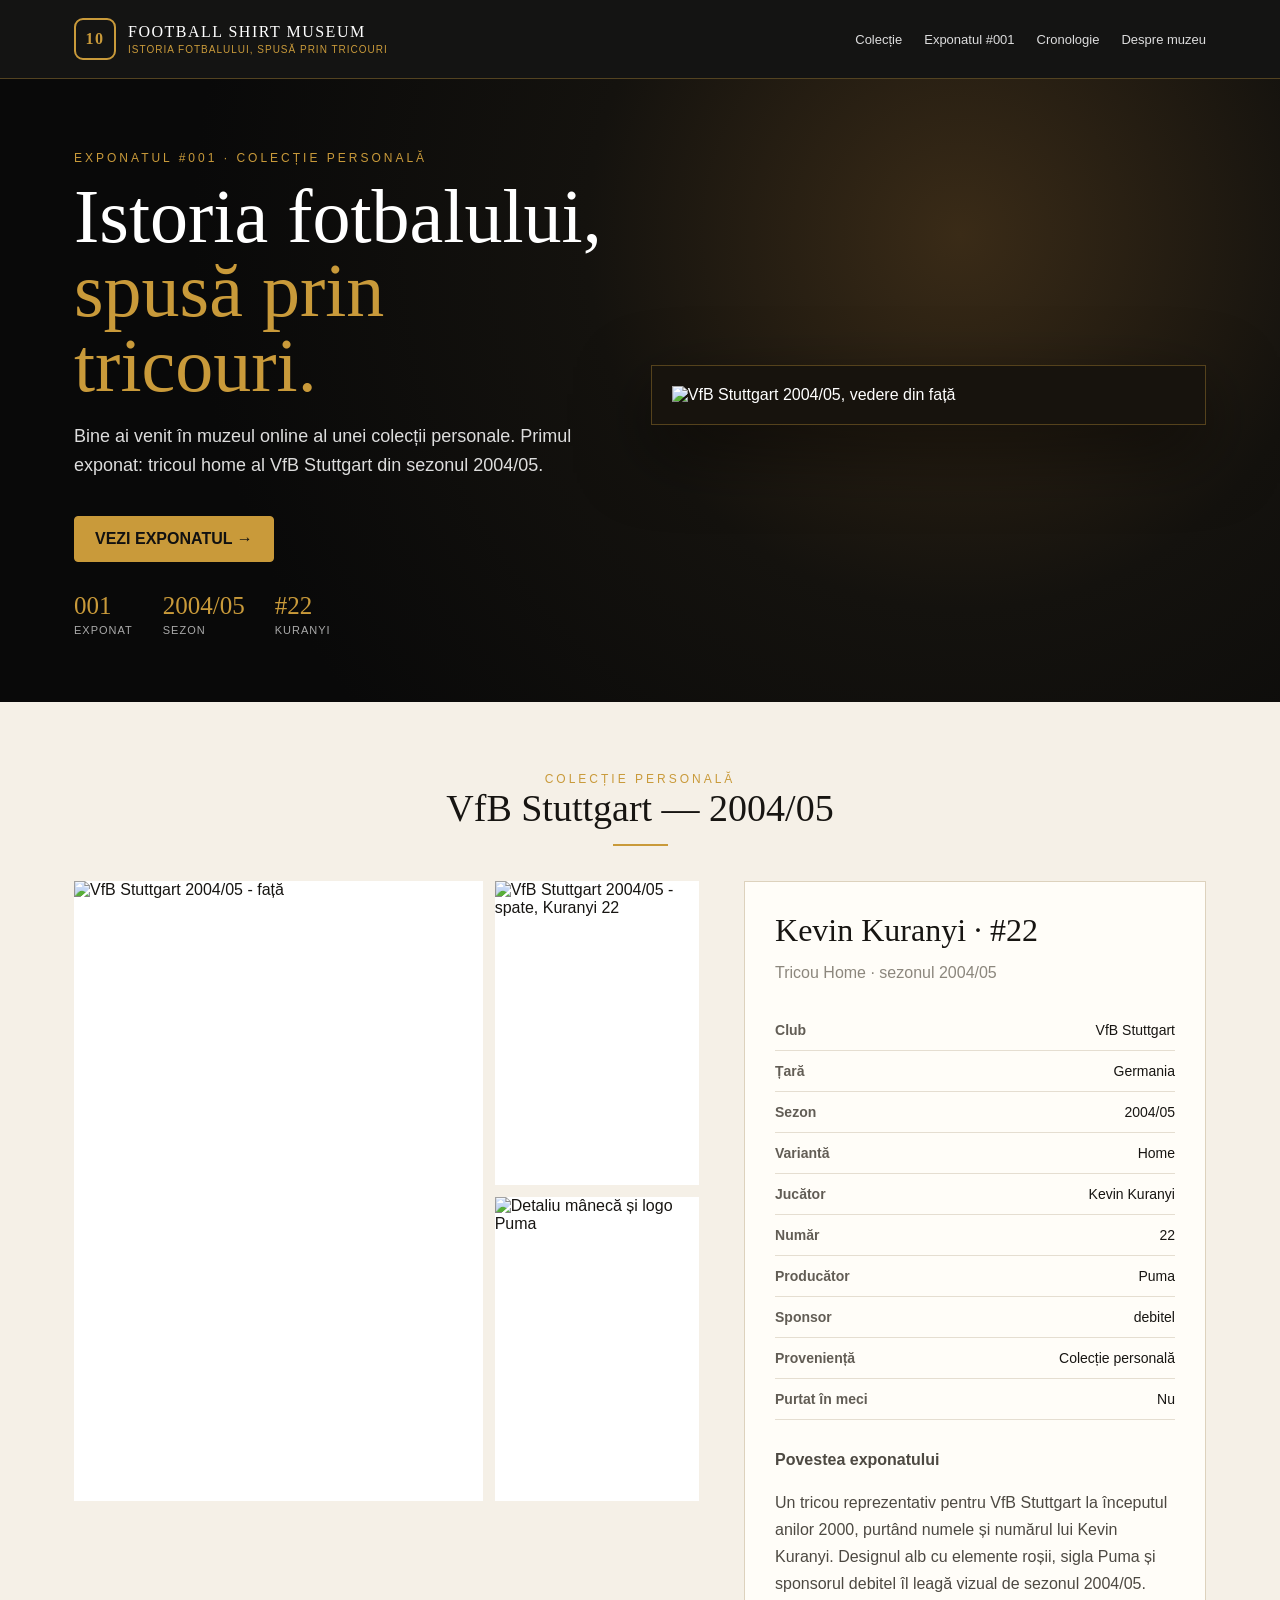
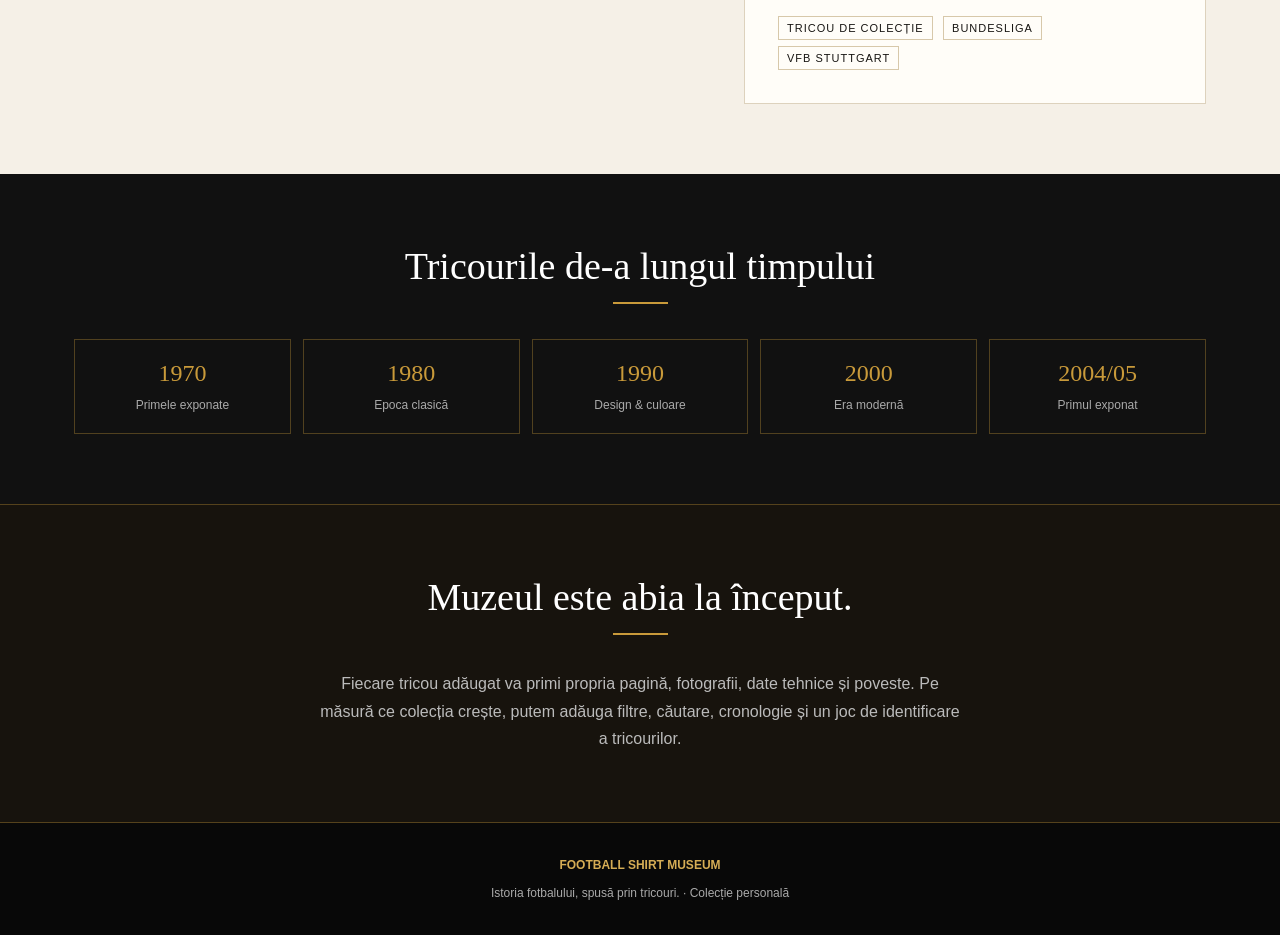
==== index.html @ 52ba49ea "Add files via upload" ====
<!doctype html>
<html lang="ro">
<head>
  <meta charset="utf-8">
  <meta name="viewport" content="width=device-width, initial-scale=1">
  <title>Football Shirt Museum — VfB Stuttgart 2004/05</title>
  <meta name="description" content="Muzeu online de tricouri de fotbal. Primul exponat: VfB Stuttgart 2004/05, Kevin Kuranyi #22.">
  <style>
    :root{
      --black:#0b0b0b; --cream:#f5f0e7; --gold:#c99a3a;
      --red:#b51f32; --muted:#8c877d; --white:#fffdf8;
      --line:rgba(201,154,58,.35);
    }
    *{box-sizing:border-box}
    html{scroll-behavior:smooth}
    body{margin:0;background:var(--cream);color:#171512;font-family:Inter,Arial,sans-serif}
    a{text-decoration:none;color:inherit}
    .nav{position:sticky;top:0;z-index:10;background:rgba(11,11,11,.96);color:white;border-bottom:1px solid var(--line)}
    .nav-inner{max-width:1180px;margin:auto;padding:18px 24px;display:flex;align-items:center;justify-content:space-between;gap:20px}
    .brand{display:flex;align-items:center;gap:12px;font-family:Georgia,serif;letter-spacing:1.5px}
    .brand-mark{width:42px;height:42px;border:2px solid var(--gold);border-radius:9px;display:grid;place-items:center;color:var(--gold);font-weight:800}
    .brand small{display:block;color:var(--gold);font:10px Inter,Arial,sans-serif;letter-spacing:1px;margin-top:3px}
    .links{display:flex;gap:22px;font-size:13px;color:#ddd}
    .links a:hover{color:var(--gold)}
    .hero{background:radial-gradient(circle at 75% 25%,#3a2b17 0,#14120e 35%,#090909 72%);color:white}
    .hero-inner{max-width:1180px;margin:auto;padding:72px 24px 64px;display:grid;grid-template-columns:1fr 1.05fr;gap:48px;align-items:center}
    .eyebrow{color:var(--gold);font-size:12px;letter-spacing:3px;text-transform:uppercase}
    h1{font:clamp(42px,6vw,76px)/.98 Georgia,serif;margin:14px 0 20px}
    h1 span{color:var(--gold)}
    .lead{font-size:18px;line-height:1.6;color:#ddd;max-width:550px}
    .btn{display:inline-block;margin-top:18px;padding:13px 20px;border:1px solid var(--gold);border-radius:4px;color:#111;background:var(--gold);font-weight:700}
    .hero-photo{background:#17130d;padding:20px;border:1px solid var(--line);box-shadow:0 25px 70px #0008}
    .hero-photo img{width:100%;display:block;max-height:650px;object-fit:cover;object-position:center}
    .stats{display:flex;gap:30px;margin-top:30px;flex-wrap:wrap}
    .stats strong{display:block;color:var(--gold);font:25px Georgia,serif}
    .stats span{font-size:11px;color:#aaa;text-transform:uppercase;letter-spacing:1px}
    .section{max-width:1180px;margin:auto;padding:70px 24px}
    .section-title{text-align:center;font:38px Georgia,serif;margin:0 0 35px}
    .section-title:after{content:"";display:block;width:55px;height:2px;background:var(--gold);margin:14px auto}
    .exhibit{display:grid;grid-template-columns:1.15fr .85fr;gap:45px;align-items:start}
    .gallery{display:grid;grid-template-columns:2fr 1fr;gap:12px}
    .gallery img{width:100%;height:100%;object-fit:cover;display:block;background:white}
    .gallery .main{grid-row:span 2;min-height:620px}
    .gallery .side{min-height:300px}
    .facts{background:var(--white);padding:30px;border:1px solid #ddd2bd}
    .facts h2{font:32px Georgia,serif;margin-top:0}
    .subtitle{color:var(--muted);margin-top:-12px;margin-bottom:28px}
    .fact{display:flex;justify-content:space-between;gap:20px;padding:12px 0;border-bottom:1px solid #e5ded1;font-size:14px}
    .fact b{color:#625d55}
    .story{margin-top:26px;line-height:1.7;color:#4d4942}
    .tag{display:inline-block;border:1px solid #d7c8aa;padding:5px 8px;margin:3px;font-size:11px;text-transform:uppercase;letter-spacing:1px}
    .timeline{background:#111;color:white}
    .timeline .section-title{color:white}
    .years{display:grid;grid-template-columns:repeat(5,1fr);gap:12px}
    .year{border:1px solid var(--line);padding:20px;text-align:center}
    .year strong{display:block;color:var(--gold);font:24px Georgia,serif;margin-bottom:8px}
    .year span{color:#aaa;font-size:12px}
    .cta{background:#17130d;color:white;text-align:center;border-top:1px solid var(--line);border-bottom:1px solid var(--line)}
    footer{background:#080808;color:#aaa;padding:35px 24px;text-align:center;font-size:12px}
    @media(max-width:850px){
      .links{display:none}.hero-inner,.exhibit{grid-template-columns:1fr}
      .hero-inner{padding-top:45px}.gallery .main{min-height:0}.gallery .side{min-height:0}
      .years{grid-template-columns:repeat(2,1fr)}
    }
  </style>
</head>
<body>
<header class="nav">
  <div class="nav-inner">
    <a class="brand" href="#">
      <div class="brand-mark">10</div>
      <div>FOOTBALL SHIRT MUSEUM<small>ISTORIA FOTBALULUI, SPUSĂ PRIN TRICOURI</small></div>
    </a>
    <nav class="links">
      <a href="#colectie">Colecție</a>
      <a href="#exponat">Exponatul #001</a>
      <a href="#cronologie">Cronologie</a>
      <a href="#despre">Despre muzeu</a>
    </nav>
  </div>
</header>

<section class="hero">
  <div class="hero-inner">
    <div>
      <div class="eyebrow">Exponatul #001 · Colecție personală</div>
      <h1>Istoria fotbalului,<br><span>spusă prin tricouri.</span></h1>
      <p class="lead">Bine ai venit în muzeul online al unei colecții personale. Primul exponat: tricoul home al VfB Stuttgart din sezonul 2004/05.</p>
      <a class="btn" href="#exponat">VEZI EXPONATUL →</a>
      <div class="stats">
        <div><strong>001</strong><span>Exponat</span></div>
        <div><strong>2004/05</strong><span>Sezon</span></div>
        <div><strong>#22</strong><span>Kuranyi</span></div>
      </div>
    </div>
    <div class="hero-photo"><img src="images/stuttgart-front.jpg" alt="VfB Stuttgart 2004/05, vedere din față"></div>
  </div>
</section>

<section class="section" id="exponat">
  <div class="eyebrow" style="text-align:center">Colecție personală</div>
  <h2 class="section-title">VfB Stuttgart — 2004/05</h2>
  <div class="exhibit">
    <div class="gallery">
      <img class="main" src="images/stuttgart-front.jpg" alt="VfB Stuttgart 2004/05 - față">
      <img class="side" src="images/stuttgart-back.jpg" alt="VfB Stuttgart 2004/05 - spate, Kuranyi 22">
      <img class="side" src="images/stuttgart-detail.jpg" alt="Detaliu mânecă și logo Puma">
    </div>
    <article class="facts">
      <h2>Kevin Kuranyi · #22</h2>
      <div class="subtitle">Tricou Home · sezonul 2004/05</div>
      <div class="fact"><b>Club</b><span>VfB Stuttgart</span></div>
      <div class="fact"><b>Țară</b><span>Germania</span></div>
      <div class="fact"><b>Sezon</b><span>2004/05</span></div>
      <div class="fact"><b>Variantă</b><span>Home</span></div>
      <div class="fact"><b>Jucător</b><span>Kevin Kuranyi</span></div>
      <div class="fact"><b>Număr</b><span>22</span></div>
      <div class="fact"><b>Producător</b><span>Puma</span></div>
      <div class="fact"><b>Sponsor</b><span>debitel</span></div>
      <div class="fact"><b>Proveniență</b><span>Colecție personală</span></div>
      <div class="fact"><b>Purtat în meci</b><span>Nu</span></div>
      <div class="story">
        <strong>Povestea exponatului</strong>
        <p>Un tricou reprezentativ pentru VfB Stuttgart la începutul anilor 2000, purtând numele și numărul lui Kevin Kuranyi. Designul alb cu elemente roșii, sigla Puma și sponsorul debitel îl leagă vizual de sezonul 2004/05.</p>
      </div>
      <div>
        <span class="tag">Tricou de colecție</span>
        <span class="tag">Bundesliga</span>
        <span class="tag">VfB Stuttgart</span>
      </div>
    </article>
  </div>
</section>

<section class="timeline" id="cronologie">
  <div class="section">
    <h2 class="section-title">Tricourile de-a lungul timpului</h2>
    <div class="years">
      <div class="year"><strong>1970</strong><span>Primele exponate</span></div>
      <div class="year"><strong>1980</strong><span>Epoca clasică</span></div>
      <div class="year"><strong>1990</strong><span>Design & culoare</span></div>
      <div class="year"><strong>2000</strong><span>Era modernă</span></div>
      <div class="year"><strong>2004/05</strong><span>Primul exponat</span></div>
    </div>
  </div>
</section>

<section class="cta" id="despre">
  <div class="section">
    <h2 class="section-title" style="color:white">Muzeul este abia la început.</h2>
    <p style="max-width:650px;margin:auto;line-height:1.7;color:#bbb">Fiecare tricou adăugat va primi propria pagină, fotografii, date tehnice și poveste. Pe măsură ce colecția crește, putem adăuga filtre, căutare, cronologie și un joc de identificare a tricourilor.</p>
  </div>
</section>

<footer>
  <strong style="color:#d6ad55">FOOTBALL SHIRT MUSEUM</strong><br><br>
  Istoria fotbalului, spusă prin tricouri. · Colecție personală
</footer>
</body>
</html>
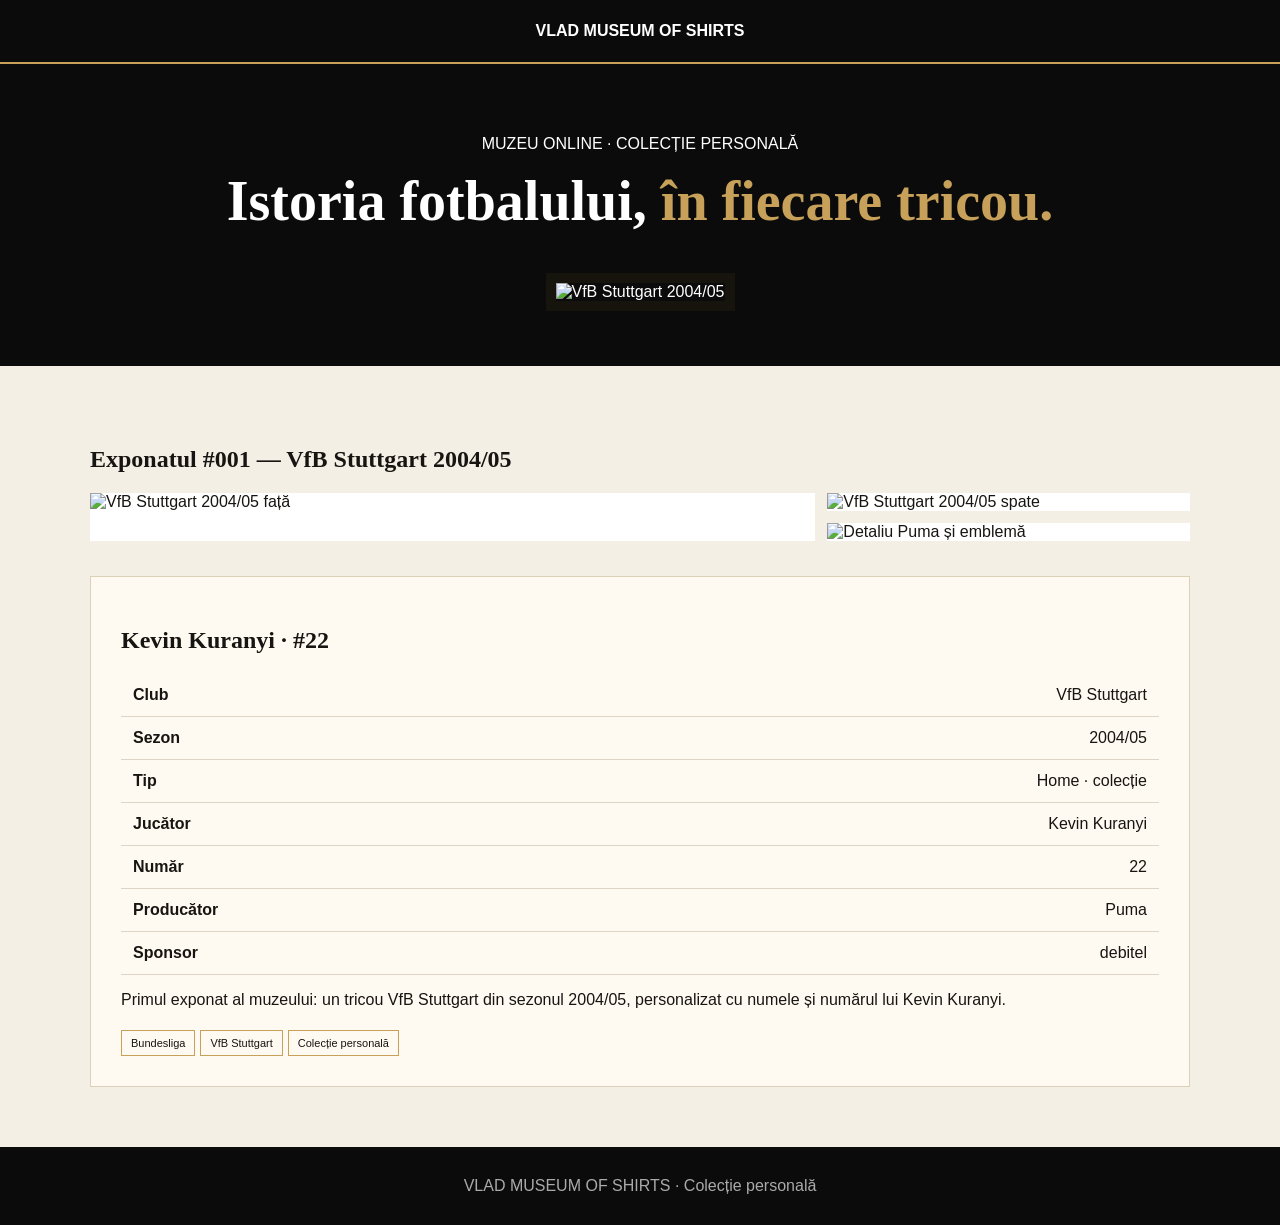
==== commit 3d066f98: "Add files via upload" ====
--- a/index.html
+++ b/index.html
@@ -1,160 +1,51 @@
 <!doctype html>
 <html lang="ro">
 <head>
-  <meta charset="utf-8">
-  <meta name="viewport" content="width=device-width, initial-scale=1">
-  <title>Football Shirt Museum — VfB Stuttgart 2004/05</title>
-  <meta name="description" content="Muzeu online de tricouri de fotbal. Primul exponat: VfB Stuttgart 2004/05, Kevin Kuranyi #22.">
-  <style>
-    :root{
-      --black:#0b0b0b; --cream:#f5f0e7; --gold:#c99a3a;
-      --red:#b51f32; --muted:#8c877d; --white:#fffdf8;
-      --line:rgba(201,154,58,.35);
-    }
-    *{box-sizing:border-box}
-    html{scroll-behavior:smooth}
-    body{margin:0;background:var(--cream);color:#171512;font-family:Inter,Arial,sans-serif}
-    a{text-decoration:none;color:inherit}
-    .nav{position:sticky;top:0;z-index:10;background:rgba(11,11,11,.96);color:white;border-bottom:1px solid var(--line)}
-    .nav-inner{max-width:1180px;margin:auto;padding:18px 24px;display:flex;align-items:center;justify-content:space-between;gap:20px}
-    .brand{display:flex;align-items:center;gap:12px;font-family:Georgia,serif;letter-spacing:1.5px}
-    .brand-mark{width:42px;height:42px;border:2px solid var(--gold);border-radius:9px;display:grid;place-items:center;color:var(--gold);font-weight:800}
-    .brand small{display:block;color:var(--gold);font:10px Inter,Arial,sans-serif;letter-spacing:1px;margin-top:3px}
-    .links{display:flex;gap:22px;font-size:13px;color:#ddd}
-    .links a:hover{color:var(--gold)}
-    .hero{background:radial-gradient(circle at 75% 25%,#3a2b17 0,#14120e 35%,#090909 72%);color:white}
-    .hero-inner{max-width:1180px;margin:auto;padding:72px 24px 64px;display:grid;grid-template-columns:1fr 1.05fr;gap:48px;align-items:center}
-    .eyebrow{color:var(--gold);font-size:12px;letter-spacing:3px;text-transform:uppercase}
-    h1{font:clamp(42px,6vw,76px)/.98 Georgia,serif;margin:14px 0 20px}
-    h1 span{color:var(--gold)}
-    .lead{font-size:18px;line-height:1.6;color:#ddd;max-width:550px}
-    .btn{display:inline-block;margin-top:18px;padding:13px 20px;border:1px solid var(--gold);border-radius:4px;color:#111;background:var(--gold);font-weight:700}
-    .hero-photo{background:#17130d;padding:20px;border:1px solid var(--line);box-shadow:0 25px 70px #0008}
-    .hero-photo img{width:100%;display:block;max-height:650px;object-fit:cover;object-position:center}
-    .stats{display:flex;gap:30px;margin-top:30px;flex-wrap:wrap}
-    .stats strong{display:block;color:var(--gold);font:25px Georgia,serif}
-    .stats span{font-size:11px;color:#aaa;text-transform:uppercase;letter-spacing:1px}
-    .section{max-width:1180px;margin:auto;padding:70px 24px}
-    .section-title{text-align:center;font:38px Georgia,serif;margin:0 0 35px}
-    .section-title:after{content:"";display:block;width:55px;height:2px;background:var(--gold);margin:14px auto}
-    .exhibit{display:grid;grid-template-columns:1.15fr .85fr;gap:45px;align-items:start}
-    .gallery{display:grid;grid-template-columns:2fr 1fr;gap:12px}
-    .gallery img{width:100%;height:100%;object-fit:cover;display:block;background:white}
-    .gallery .main{grid-row:span 2;min-height:620px}
-    .gallery .side{min-height:300px}
-    .facts{background:var(--white);padding:30px;border:1px solid #ddd2bd}
-    .facts h2{font:32px Georgia,serif;margin-top:0}
-    .subtitle{color:var(--muted);margin-top:-12px;margin-bottom:28px}
-    .fact{display:flex;justify-content:space-between;gap:20px;padding:12px 0;border-bottom:1px solid #e5ded1;font-size:14px}
-    .fact b{color:#625d55}
-    .story{margin-top:26px;line-height:1.7;color:#4d4942}
-    .tag{display:inline-block;border:1px solid #d7c8aa;padding:5px 8px;margin:3px;font-size:11px;text-transform:uppercase;letter-spacing:1px}
-    .timeline{background:#111;color:white}
-    .timeline .section-title{color:white}
-    .years{display:grid;grid-template-columns:repeat(5,1fr);gap:12px}
-    .year{border:1px solid var(--line);padding:20px;text-align:center}
-    .year strong{display:block;color:var(--gold);font:24px Georgia,serif;margin-bottom:8px}
-    .year span{color:#aaa;font-size:12px}
-    .cta{background:#17130d;color:white;text-align:center;border-top:1px solid var(--line);border-bottom:1px solid var(--line)}
-    footer{background:#080808;color:#aaa;padding:35px 24px;text-align:center;font-size:12px}
-    @media(max-width:850px){
-      .links{display:none}.hero-inner,.exhibit{grid-template-columns:1fr}
-      .hero-inner{padding-top:45px}.gallery .main{min-height:0}.gallery .side{min-height:0}
-      .years{grid-template-columns:repeat(2,1fr)}
-    }
-  </style>
+<meta charset="utf-8">
+<meta name="viewport" content="width=device-width,initial-scale=1">
+<title>Vlad Museum of Shirts</title>
+<style>
+body{margin:0;background:#f4efe5;color:#171512;font-family:Arial,sans-serif}
+header{background:#0b0b0b;color:#fff;padding:22px;text-align:center;border-bottom:2px solid #c7a15a}
+.hero{background:#0b0b0b;color:white;padding:55px 20px;text-align:center}
+h1,h2{font-family:Georgia,serif}.hero h1{font-size:56px;margin:10px}.hero span{color:#c7a15a}
+.hero img{width:min(600px,100%);margin-top:30px;border:10px solid #17130d}
+main{max-width:1100px;margin:auto;padding:60px 20px}
+.gallery{display:grid;grid-template-columns:2fr 1fr;gap:12px}.gallery img{width:100%;display:block;background:white}
+.main{grid-row:span 2}.card{background:#fffaf1;padding:30px;margin-top:35px;border:1px solid #ddd0b8}
+.fact{display:flex;justify-content:space-between;border-bottom:1px solid #ddd4c6;padding:12px;gap:20px}
+.tag{display:inline-block;margin:5px 5px 0 0;padding:6px 9px;border:1px solid #c7a15a;font-size:11px}
+footer{background:#0b0b0b;color:#aaa;text-align:center;padding:30px}
+@media(max-width:700px){.gallery{grid-template-columns:1fr}.main{grid-row:auto}.hero h1{font-size:40px}}
+</style>
 </head>
 <body>
-<header class="nav">
-  <div class="nav-inner">
-    <a class="brand" href="#">
-      <div class="brand-mark">10</div>
-      <div>FOOTBALL SHIRT MUSEUM<small>ISTORIA FOTBALULUI, SPUSĂ PRIN TRICOURI</small></div>
-    </a>
-    <nav class="links">
-      <a href="#colectie">Colecție</a>
-      <a href="#exponat">Exponatul #001</a>
-      <a href="#cronologie">Cronologie</a>
-      <a href="#despre">Despre muzeu</a>
-    </nav>
-  </div>
-</header>
-
+<header><strong>VLAD MUSEUM OF SHIRTS</strong></header>
 <section class="hero">
-  <div class="hero-inner">
-    <div>
-      <div class="eyebrow">Exponatul #001 · Colecție personală</div>
-      <h1>Istoria fotbalului,<br><span>spusă prin tricouri.</span></h1>
-      <p class="lead">Bine ai venit în muzeul online al unei colecții personale. Primul exponat: tricoul home al VfB Stuttgart din sezonul 2004/05.</p>
-      <a class="btn" href="#exponat">VEZI EXPONATUL →</a>
-      <div class="stats">
-        <div><strong>001</strong><span>Exponat</span></div>
-        <div><strong>2004/05</strong><span>Sezon</span></div>
-        <div><strong>#22</strong><span>Kuranyi</span></div>
-      </div>
-    </div>
-    <div class="hero-photo"><img src="images/stuttgart-front.jpg" alt="VfB Stuttgart 2004/05, vedere din față"></div>
-  </div>
+<p>MUZEU ONLINE · COLECȚIE PERSONALĂ</p>
+<h1>Istoria fotbalului, <span>în fiecare tricou.</span></h1>
+<img src="./images/stuttgart-front.jpeg" alt="VfB Stuttgart 2004/05">
 </section>
-
-<section class="section" id="exponat">
-  <div class="eyebrow" style="text-align:center">Colecție personală</div>
-  <h2 class="section-title">VfB Stuttgart — 2004/05</h2>
-  <div class="exhibit">
-    <div class="gallery">
-      <img class="main" src="images/stuttgart-front.jpg" alt="VfB Stuttgart 2004/05 - față">
-      <img class="side" src="images/stuttgart-back.jpg" alt="VfB Stuttgart 2004/05 - spate, Kuranyi 22">
-      <img class="side" src="images/stuttgart-detail.jpg" alt="Detaliu mânecă și logo Puma">
-    </div>
-    <article class="facts">
-      <h2>Kevin Kuranyi · #22</h2>
-      <div class="subtitle">Tricou Home · sezonul 2004/05</div>
-      <div class="fact"><b>Club</b><span>VfB Stuttgart</span></div>
-      <div class="fact"><b>Țară</b><span>Germania</span></div>
-      <div class="fact"><b>Sezon</b><span>2004/05</span></div>
-      <div class="fact"><b>Variantă</b><span>Home</span></div>
-      <div class="fact"><b>Jucător</b><span>Kevin Kuranyi</span></div>
-      <div class="fact"><b>Număr</b><span>22</span></div>
-      <div class="fact"><b>Producător</b><span>Puma</span></div>
-      <div class="fact"><b>Sponsor</b><span>debitel</span></div>
-      <div class="fact"><b>Proveniență</b><span>Colecție personală</span></div>
-      <div class="fact"><b>Purtat în meci</b><span>Nu</span></div>
-      <div class="story">
-        <strong>Povestea exponatului</strong>
-        <p>Un tricou reprezentativ pentru VfB Stuttgart la începutul anilor 2000, purtând numele și numărul lui Kevin Kuranyi. Designul alb cu elemente roșii, sigla Puma și sponsorul debitel îl leagă vizual de sezonul 2004/05.</p>
-      </div>
-      <div>
-        <span class="tag">Tricou de colecție</span>
-        <span class="tag">Bundesliga</span>
-        <span class="tag">VfB Stuttgart</span>
-      </div>
-    </article>
-  </div>
-</section>
-
-<section class="timeline" id="cronologie">
-  <div class="section">
-    <h2 class="section-title">Tricourile de-a lungul timpului</h2>
-    <div class="years">
-      <div class="year"><strong>1970</strong><span>Primele exponate</span></div>
-      <div class="year"><strong>1980</strong><span>Epoca clasică</span></div>
-      <div class="year"><strong>1990</strong><span>Design & culoare</span></div>
-      <div class="year"><strong>2000</strong><span>Era modernă</span></div>
-      <div class="year"><strong>2004/05</strong><span>Primul exponat</span></div>
-    </div>
-  </div>
-</section>
-
-<section class="cta" id="despre">
-  <div class="section">
-    <h2 class="section-title" style="color:white">Muzeul este abia la început.</h2>
-    <p style="max-width:650px;margin:auto;line-height:1.7;color:#bbb">Fiecare tricou adăugat va primi propria pagină, fotografii, date tehnice și poveste. Pe măsură ce colecția crește, putem adăuga filtre, căutare, cronologie și un joc de identificare a tricourilor.</p>
-  </div>
-</section>
-
-<footer>
-  <strong style="color:#d6ad55">FOOTBALL SHIRT MUSEUM</strong><br><br>
-  Istoria fotbalului, spusă prin tricouri. · Colecție personală
-</footer>
+<main>
+<h2>Exponatul #001 — VfB Stuttgart 2004/05</h2>
+<div class="gallery">
+<img class="main" src="./images/stuttgart-front.jpeg" alt="VfB Stuttgart 2004/05 față">
+<img src="./images/stuttgart-back.jpeg" alt="VfB Stuttgart 2004/05 spate">
+<img src="./images/stuttgart-detail.jpeg" alt="Detaliu Puma și emblemă">
+</div>
+<div class="card">
+<h2>Kevin Kuranyi · #22</h2>
+<div class="fact"><b>Club</b><span>VfB Stuttgart</span></div>
+<div class="fact"><b>Sezon</b><span>2004/05</span></div>
+<div class="fact"><b>Tip</b><span>Home · colecție</span></div>
+<div class="fact"><b>Jucător</b><span>Kevin Kuranyi</span></div>
+<div class="fact"><b>Număr</b><span>22</span></div>
+<div class="fact"><b>Producător</b><span>Puma</span></div>
+<div class="fact"><b>Sponsor</b><span>debitel</span></div>
+<p>Primul exponat al muzeului: un tricou VfB Stuttgart din sezonul 2004/05, personalizat cu numele și numărul lui Kevin Kuranyi.</p>
+<span class="tag">Bundesliga</span><span class="tag">VfB Stuttgart</span><span class="tag">Colecție personală</span>
+</div>
+</main>
+<footer>VLAD MUSEUM OF SHIRTS · Colecție personală</footer>
 </body>
 </html>
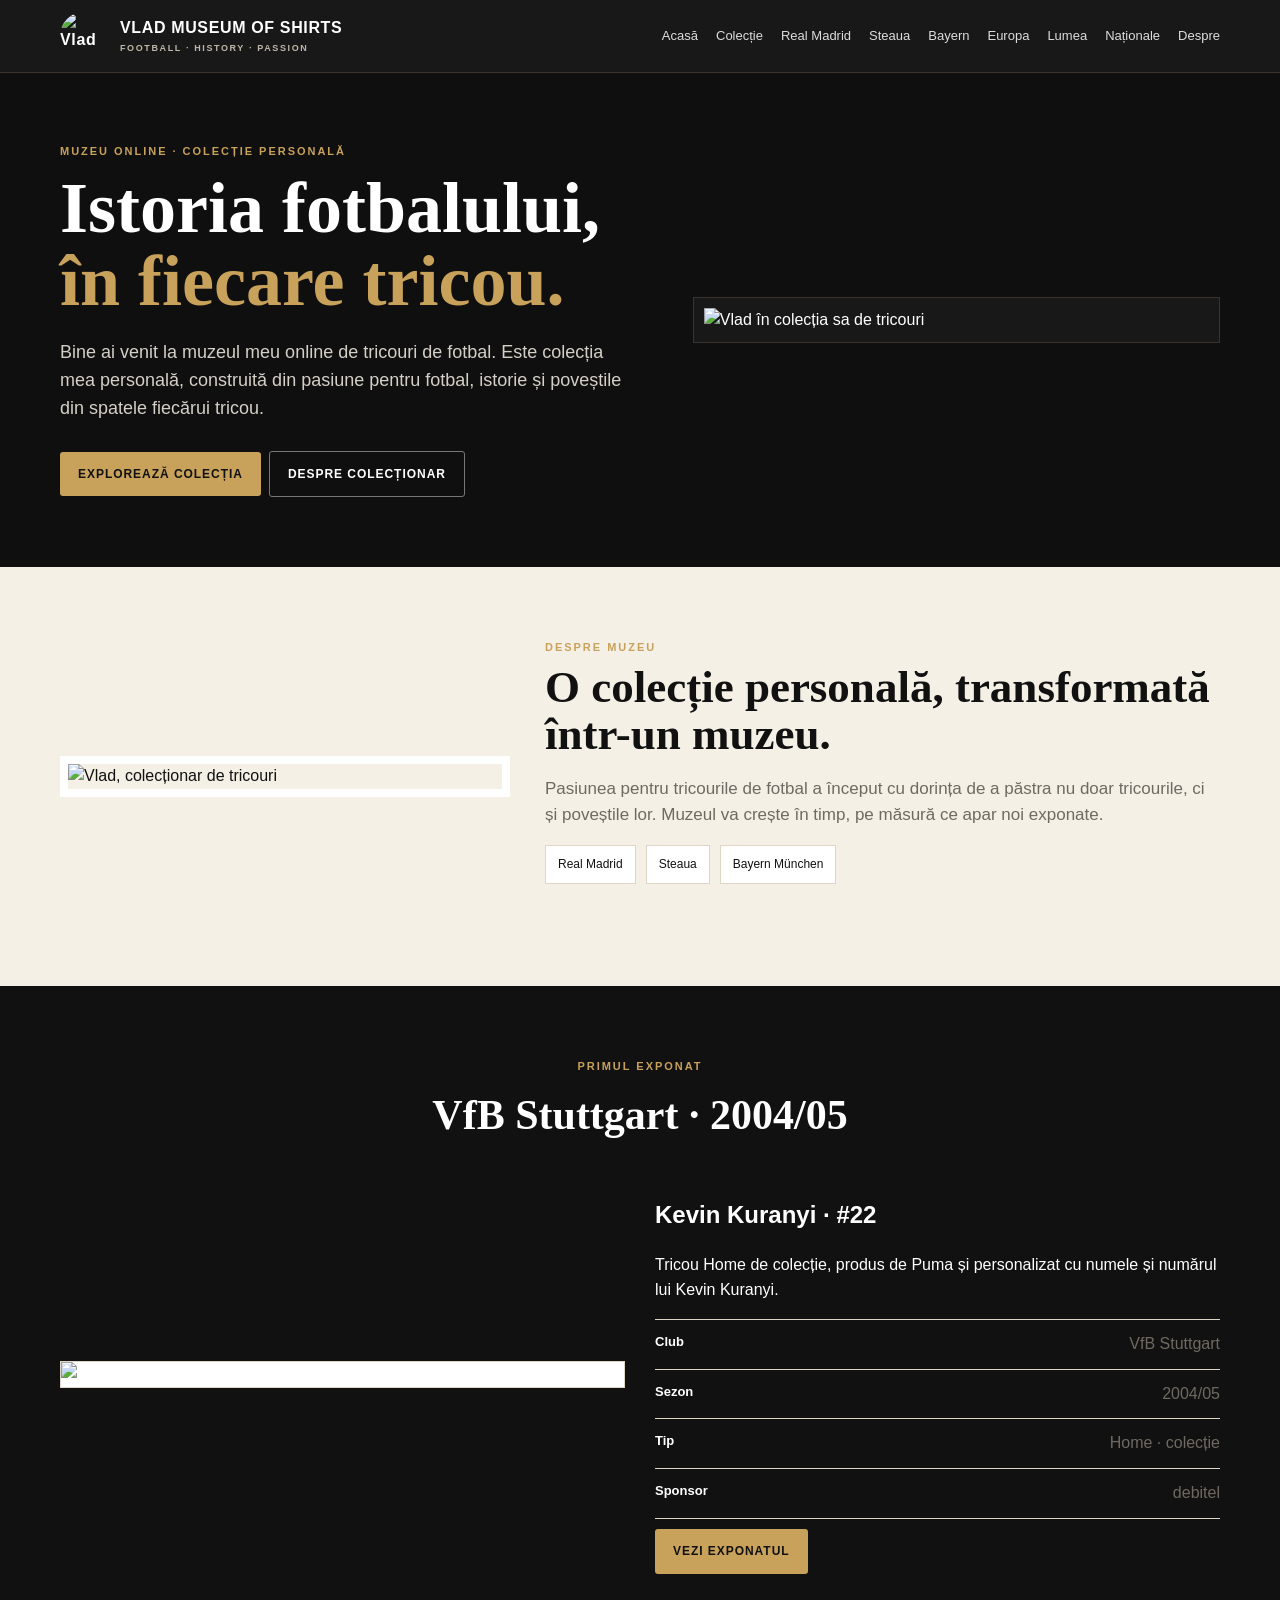
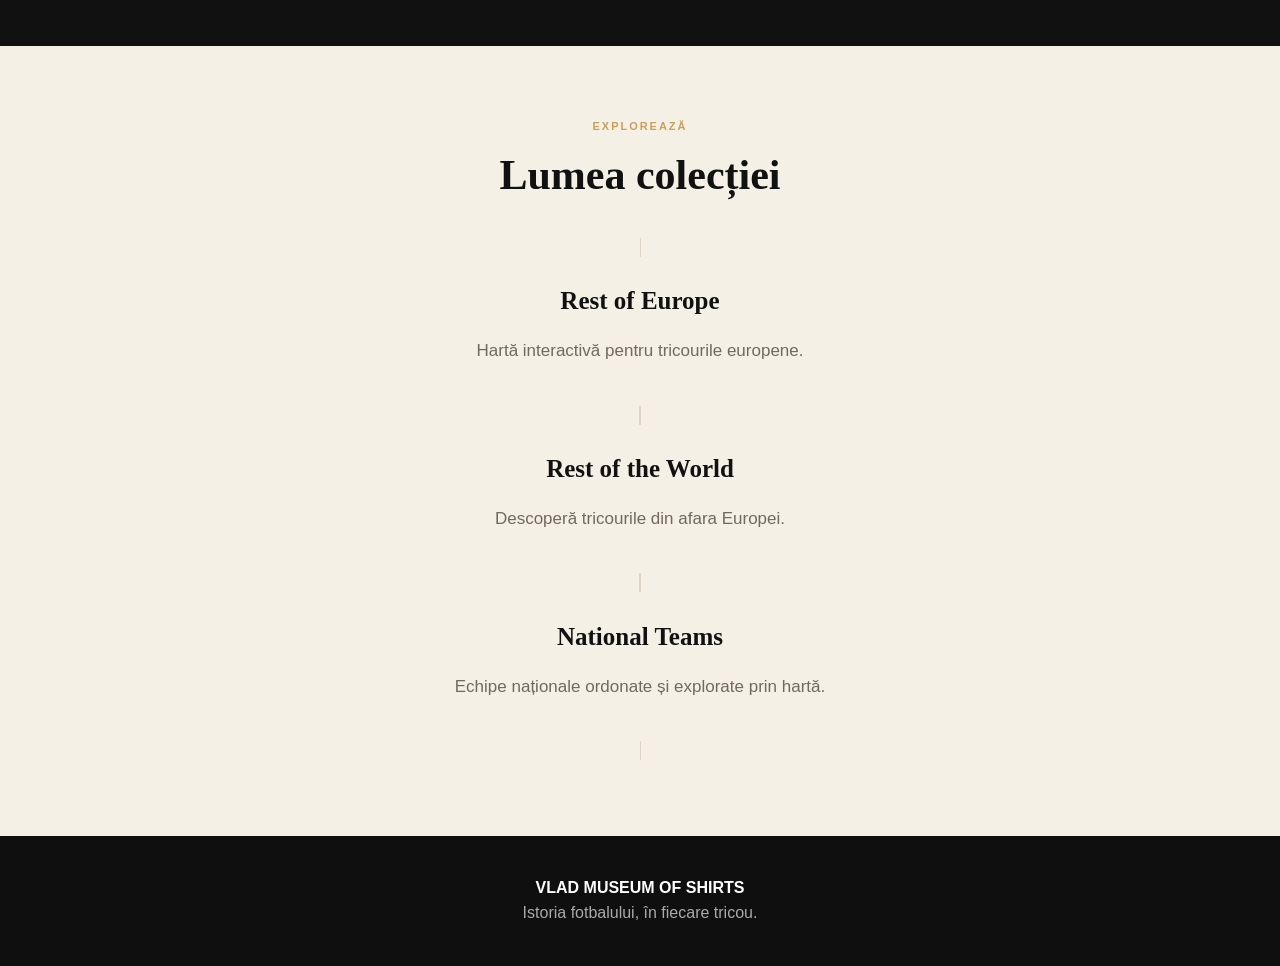
==== commit 9ce8a3ba: "Add files via upload" ====
--- a/index.html
+++ b/index.html
@@ -1,51 +1,7 @@
-<!doctype html>
-<html lang="ro">
-<head>
-<meta charset="utf-8">
-<meta name="viewport" content="width=device-width,initial-scale=1">
-<title>Vlad Museum of Shirts</title>
-<style>
-body{margin:0;background:#f4efe5;color:#171512;font-family:Arial,sans-serif}
-header{background:#0b0b0b;color:#fff;padding:22px;text-align:center;border-bottom:2px solid #c7a15a}
-.hero{background:#0b0b0b;color:white;padding:55px 20px;text-align:center}
-h1,h2{font-family:Georgia,serif}.hero h1{font-size:56px;margin:10px}.hero span{color:#c7a15a}
-.hero img{width:min(600px,100%);margin-top:30px;border:10px solid #17130d}
-main{max-width:1100px;margin:auto;padding:60px 20px}
-.gallery{display:grid;grid-template-columns:2fr 1fr;gap:12px}.gallery img{width:100%;display:block;background:white}
-.main{grid-row:span 2}.card{background:#fffaf1;padding:30px;margin-top:35px;border:1px solid #ddd0b8}
-.fact{display:flex;justify-content:space-between;border-bottom:1px solid #ddd4c6;padding:12px;gap:20px}
-.tag{display:inline-block;margin:5px 5px 0 0;padding:6px 9px;border:1px solid #c7a15a;font-size:11px}
-footer{background:#0b0b0b;color:#aaa;text-align:center;padding:30px}
-@media(max-width:700px){.gallery{grid-template-columns:1fr}.main{grid-row:auto}.hero h1{font-size:40px}}
-</style>
-</head>
-<body>
-<header><strong>VLAD MUSEUM OF SHIRTS</strong></header>
-<section class="hero">
-<p>MUZEU ONLINE · COLECȚIE PERSONALĂ</p>
-<h1>Istoria fotbalului, <span>în fiecare tricou.</span></h1>
-<img src="./images/stuttgart-front.jpeg" alt="VfB Stuttgart 2004/05">
-</section>
-<main>
-<h2>Exponatul #001 — VfB Stuttgart 2004/05</h2>
-<div class="gallery">
-<img class="main" src="./images/stuttgart-front.jpeg" alt="VfB Stuttgart 2004/05 față">
-<img src="./images/stuttgart-back.jpeg" alt="VfB Stuttgart 2004/05 spate">
-<img src="./images/stuttgart-detail.jpeg" alt="Detaliu Puma și emblemă">
-</div>
-<div class="card">
-<h2>Kevin Kuranyi · #22</h2>
-<div class="fact"><b>Club</b><span>VfB Stuttgart</span></div>
-<div class="fact"><b>Sezon</b><span>2004/05</span></div>
-<div class="fact"><b>Tip</b><span>Home · colecție</span></div>
-<div class="fact"><b>Jucător</b><span>Kevin Kuranyi</span></div>
-<div class="fact"><b>Număr</b><span>22</span></div>
-<div class="fact"><b>Producător</b><span>Puma</span></div>
-<div class="fact"><b>Sponsor</b><span>debitel</span></div>
-<p>Primul exponat al muzeului: un tricou VfB Stuttgart din sezonul 2004/05, personalizat cu numele și numărul lui Kevin Kuranyi.</p>
-<span class="tag">Bundesliga</span><span class="tag">VfB Stuttgart</span><span class="tag">Colecție personală</span>
-</div>
-</main>
-<footer>VLAD MUSEUM OF SHIRTS · Colecție personală</footer>
-</body>
-</html>
+<!doctype html><html lang="ro"><head><meta charset="utf-8"><meta name="viewport" content="width=device-width,initial-scale=1"><title>Vlad Museum of Shirts</title><link rel="stylesheet" href="style.css"><script defer src="script.js"></script></head><body>
+<header class="nav"><div class="container nav-inner"><a class="brand" href="index.html"><img src="images/logo.png" alt="Vlad Museum of Shirts"><span>VLAD MUSEUM OF SHIRTS<small>FOOTBALL · HISTORY · PASSION</small></span></a><button class="menu">☰</button><nav class="nav-links"><a href="index.html">Acasă</a><a href="collection.html">Colecție</a><a href="real-madrid.html">Real Madrid</a><a href="steaua.html">Steaua</a><a href="bayern.html">Bayern</a><a href="europe.html">Europa</a><a href="world.html">Lumea</a><a href="national-teams.html">Naționale</a><a href="about.html">Despre</a></nav></div></header>
+<section class="hero"><div class="container hero-grid"><div><div class="kicker">Muzeu online · Colecție personală</div><h1>Istoria fotbalului,<br><span>în fiecare tricou.</span></h1><p>Bine ai venit la muzeul meu online de tricouri de fotbal. Este colecția mea personală, construită din pasiune pentru fotbal, istorie și poveștile din spatele fiecărui tricou.</p><a class="btn" href="collection.html">EXPLOREAZĂ COLECȚIA</a><a class="btn outline" href="about.html">DESPRE COLECȚIONAR</a></div><div class="hero-photo"><img src="images/vlad-collection.jpg" alt="Vlad în colecția sa de tricouri"></div></div></section>
+<section class="section"><div class="container"><div class="profile"><img src="images/vlad-portrait.jpg" alt="Vlad, colecționar de tricouri"><div><div class="section-kicker">Despre muzeu</div><h2>O colecție personală, transformată într-un muzeu.</h2><p class="prose">Pasiunea pentru tricourile de fotbal a început cu dorința de a păstra nu doar tricourile, ci și poveștile lor. Muzeul va crește în timp, pe măsură ce apar noi exponate.</p><div class="subnav"><a href="real-madrid.html">Real Madrid</a><a href="steaua.html">Steaua</a><a href="bayern.html">Bayern München</a></div></div></div></div></section>
+<section class="section dark"><div class="container"><div class="center"><div class="section-kicker">Primul exponat</div><h2 class="section-title">VfB Stuttgart · 2004/05</h2></div><div class="feature"><img src="images/stuttgart-front.jpg" alt="VfB Stuttgart 2004/05"><div><h2>Kevin Kuranyi · #22</h2><p>Tricou Home de colecție, produs de Puma și personalizat cu numele și numărul lui Kevin Kuranyi.</p><div class="facts"><div class="fact"><b>Club</b><span>VfB Stuttgart</span></div><div class="fact"><b>Sezon</b><span>2004/05</span></div><div class="fact"><b>Tip</b><span>Home · colecție</span></div><div class="fact"><b>Sponsor</b><span>debitel</span></div></div><a class="btn" href="exhibit-001.html">VEZI EXPONATUL</a></div></div></div></section>
+<section class="section"><div class="container center"><div class="section-kicker">Explorează</div><h2 class="section-title">Lumea colecției</h2><div class="cards"><a class="card" href="europe.html"><div class="card-body"><h3>Rest of Europe</h3><p class="prose">Hartă interactivă pentru tricourile europene.</p></div></a><a class="card" href="world.html"><div class="card-body"><h3>Rest of the World</h3><p class="prose">Descoperă tricourile din afara Europei.</p></div></a><a class="card" href="national-teams.html"><div class="card-body"><h3>National Teams</h3><p class="prose">Echipe naționale ordonate și explorate prin hartă.</p></div></a></div></div></section>
+<footer class="footer"><div class="container"><strong>VLAD MUSEUM OF SHIRTS</strong><br>Istoria fotbalului, în fiecare tricou.</div></footer></body></html>
--- a/style.css
+++ b/style.css
@@ -0,0 +1,3 @@
+:root{--ink:#111;--cream:#f5f0e6;--paper:#fffdf8;--gold:#c8a15b;--muted:#6f6a61;--line:#ded5c6;--red:#b5232b}*{box-sizing:border-box}html{scroll-behavior:smooth}body{margin:0;background:var(--cream);color:var(--ink);font-family:Inter,Arial,sans-serif;line-height:1.55}a{color:inherit;text-decoration:none}.container{width:min(1160px,92%);margin:auto}.nav{position:sticky;top:0;z-index:20;background:rgba(17,17,17,.97);color:#fff;border-bottom:1px solid #3a342b}.nav-inner{display:flex;align-items:center;justify-content:space-between;gap:25px;min-height:72px}.brand{display:flex;align-items:center;gap:12px;font-weight:800;letter-spacing:.04em}.brand img{width:48px;height:48px;object-fit:cover;border-radius:50%}.brand small{display:block;color:#bfb8aa;font-size:9px;letter-spacing:.18em;margin-top:2px}.nav-links{display:flex;gap:18px;font-size:13px}.nav-links a{color:#ddd}.nav-links a:hover{color:var(--gold)}.menu{display:none;background:none;border:0;color:#fff;font-size:25px}.hero{background:#0f0f0f;color:#fff}.hero-grid{display:grid;grid-template-columns:1.05fr .95fr;gap:50px;align-items:center;padding:70px 0}.kicker,.section-kicker{text-transform:uppercase;letter-spacing:.18em;font-size:11px;color:var(--gold);font-weight:800}.hero h1{font-family:Georgia,serif;font-size:clamp(42px,6vw,72px);line-height:1.02;margin:12px 0 20px}.hero h1 span{color:var(--gold)}.hero p{color:#d5d0c7;max-width:620px;font-size:18px}.btn{display:inline-block;background:var(--gold);color:#111;padding:13px 18px;font-weight:800;font-size:12px;letter-spacing:.08em;margin:10px 8px 0 0;border-radius:3px}.btn.outline{background:transparent;color:#fff;border:1px solid #777}.hero-photo{background:#181818;padding:10px;border:1px solid #39342d}.hero-photo img{display:block;width:100%;max-height:620px;object-fit:cover}.section{padding:72px 0}.dark{background:#111;color:#fff}.center{text-align:center}.section-title{font-family:Georgia,serif;font-size:42px;margin:8px 0 28px}.prose{color:var(--muted);font-size:17px}.grid{display:grid;gap:20px}.stats{grid-template-columns:repeat(4,1fr);margin-top:30px}.stat{background:var(--paper);border:1px solid var(--line);padding:25px;text-align:center}.stat strong{display:block;font-family:Georgia,serif;font-size:30px}.stat span{font-size:12px;text-transform:uppercase;letter-spacing:.12em;color:var(--muted)}.cards{grid-template-columns:repeat(3,1fr)}.card{background:var(--paper);border:1px solid var(--line);overflow:hidden}.card img{width:100%;height:300px;object-fit:cover;display:block}.card-body{padding:22px}.card h3{font-family:Georgia,serif;font-size:25px;margin:0 0 5px}.meta{color:var(--muted);font-size:13px}.tag{display:inline-block;border:1px solid var(--gold);padding:5px 8px;margin:12px 5px 0 0;font-size:10px;text-transform:uppercase;letter-spacing:.08em}.card-link{display:inline-block;margin-top:18px;font-weight:800;font-size:12px}.profile{display:grid;grid-template-columns:.8fr 1.2fr;gap:35px;align-items:center}.profile img{width:100%;max-height:600px;object-fit:cover;border:8px solid #fff}.profile h2{font-family:Georgia,serif;font-size:45px;line-height:1.05;margin:8px 0 15px}.feature{display:grid;grid-template-columns:1fr 1fr;gap:30px;align-items:center}.feature img{width:100%;max-height:620px;object-fit:contain;background:#fff;border:1px solid var(--line)}.facts{border-top:1px solid var(--line)}.fact{display:flex;justify-content:space-between;gap:20px;padding:12px 0;border-bottom:1px solid var(--line)}.fact b{font-size:13px}.fact span{color:var(--muted);text-align:right}.mapbox{background:#dfe8df;border:1px solid #c9d3c9;border-radius:12px;padding:25px;overflow:hidden}.map{position:relative;min-height:440px;background:linear-gradient(#bfe0ee,#d8eef6 55%,#9ec99b 55%,#b5d8ad);border-radius:8px;overflow:hidden}.continent{position:absolute;background:#8caf82;border:2px solid #6c8f62;opacity:.95}.eurasia{width:58%;height:30%;left:28%;top:22%;border-radius:48% 45% 55% 35%}.africa{width:18%;height:31%;left:43%;top:49%;border-radius:48% 35% 52% 55%}.namerica{width:23%;height:26%;left:9%;top:20%;border-radius:48% 35% 55% 40%}.samerica{width:12%;height:28%;left:24%;top:48%;border-radius:55% 45% 48% 45%}.australia{width:15%;height:12%;right:9%;bottom:20%;border-radius:55%}.country{position:absolute;z-index:2;border:1px solid #4c6745;background:#fff;color:#111;padding:7px 10px;border-radius:999px;font-size:11px;font-weight:800;cursor:pointer;box-shadow:0 3px 10px rgba(0,0,0,.12)}.country:hover,.country.active{background:#111;color:#fff}.de{left:49%;top:27%}.es{left:41%;top:39%}.it{left:53%;top:40%}.gb{left:45%;top:19%}.fr{left:45%;top:33%}.ro{left:59%;top:32%}.nl{left:48%;top:23%}.br{left:27%;top:60%}.ar{left:27%;top:75%}.us{left:14%;top:30%}.mx{left:20%;top:45%}.jp{right:7%;top:34%}.au{right:11%;bottom:24%}.map-note{margin-top:12px;color:#566052;font-size:13px}.country-list{display:flex;flex-wrap:wrap;gap:8px;margin-top:18px}.country-list a{background:#fff;border:1px solid var(--line);padding:8px 12px;border-radius:999px;font-size:12px}.timeline{border-left:2px solid var(--gold);padding-left:25px}.timeline-item{margin:0 0 28px}.year{color:var(--gold);font-weight:900}.gallery{display:grid;grid-template-columns:2fr 1fr;gap:15px}.gallery img{width:100%;height:100%;object-fit:cover;background:#fff;border:1px solid var(--line)}.gallery .main{grid-row:span 2;max-height:700px}.note{background:#efe4cc;border-left:4px solid var(--gold);padding:16px 18px;margin:25px 0}.footer{background:#0f0f0f;color:#aaa;padding:40px 0;text-align:center}.footer strong{color:#fff}.subnav{display:flex;flex-wrap:wrap;gap:10px;margin:0 0 30px}.subnav a{padding:9px 12px;border:1px solid var(--line);background:#fff;font-size:12px}.empty{padding:45px;text-align:center;border:1px dashed #cfc4b2;background:#fffaf1;color:var(--muted)}
+@media(max-width:850px){.nav-links{display:none}.menu{display:block}.hero-grid,.profile,.feature{grid-template-columns:1fr}.stats{grid-template-columns:repeat(2,1fr)}.cards{grid-template-columns:1fr 1fr}.hero-grid{padding:45px 0}.profile img{max-height:500px}.gallery{grid-template-columns:1fr}.gallery .main{grid-row:auto}}
+@media(max-width:560px){.cards{grid-template-columns:1fr}.stats{grid-template-columns:1fr}.section{padding:50px 0}.section-title{font-size:34px}.map{min-height:360px}}
